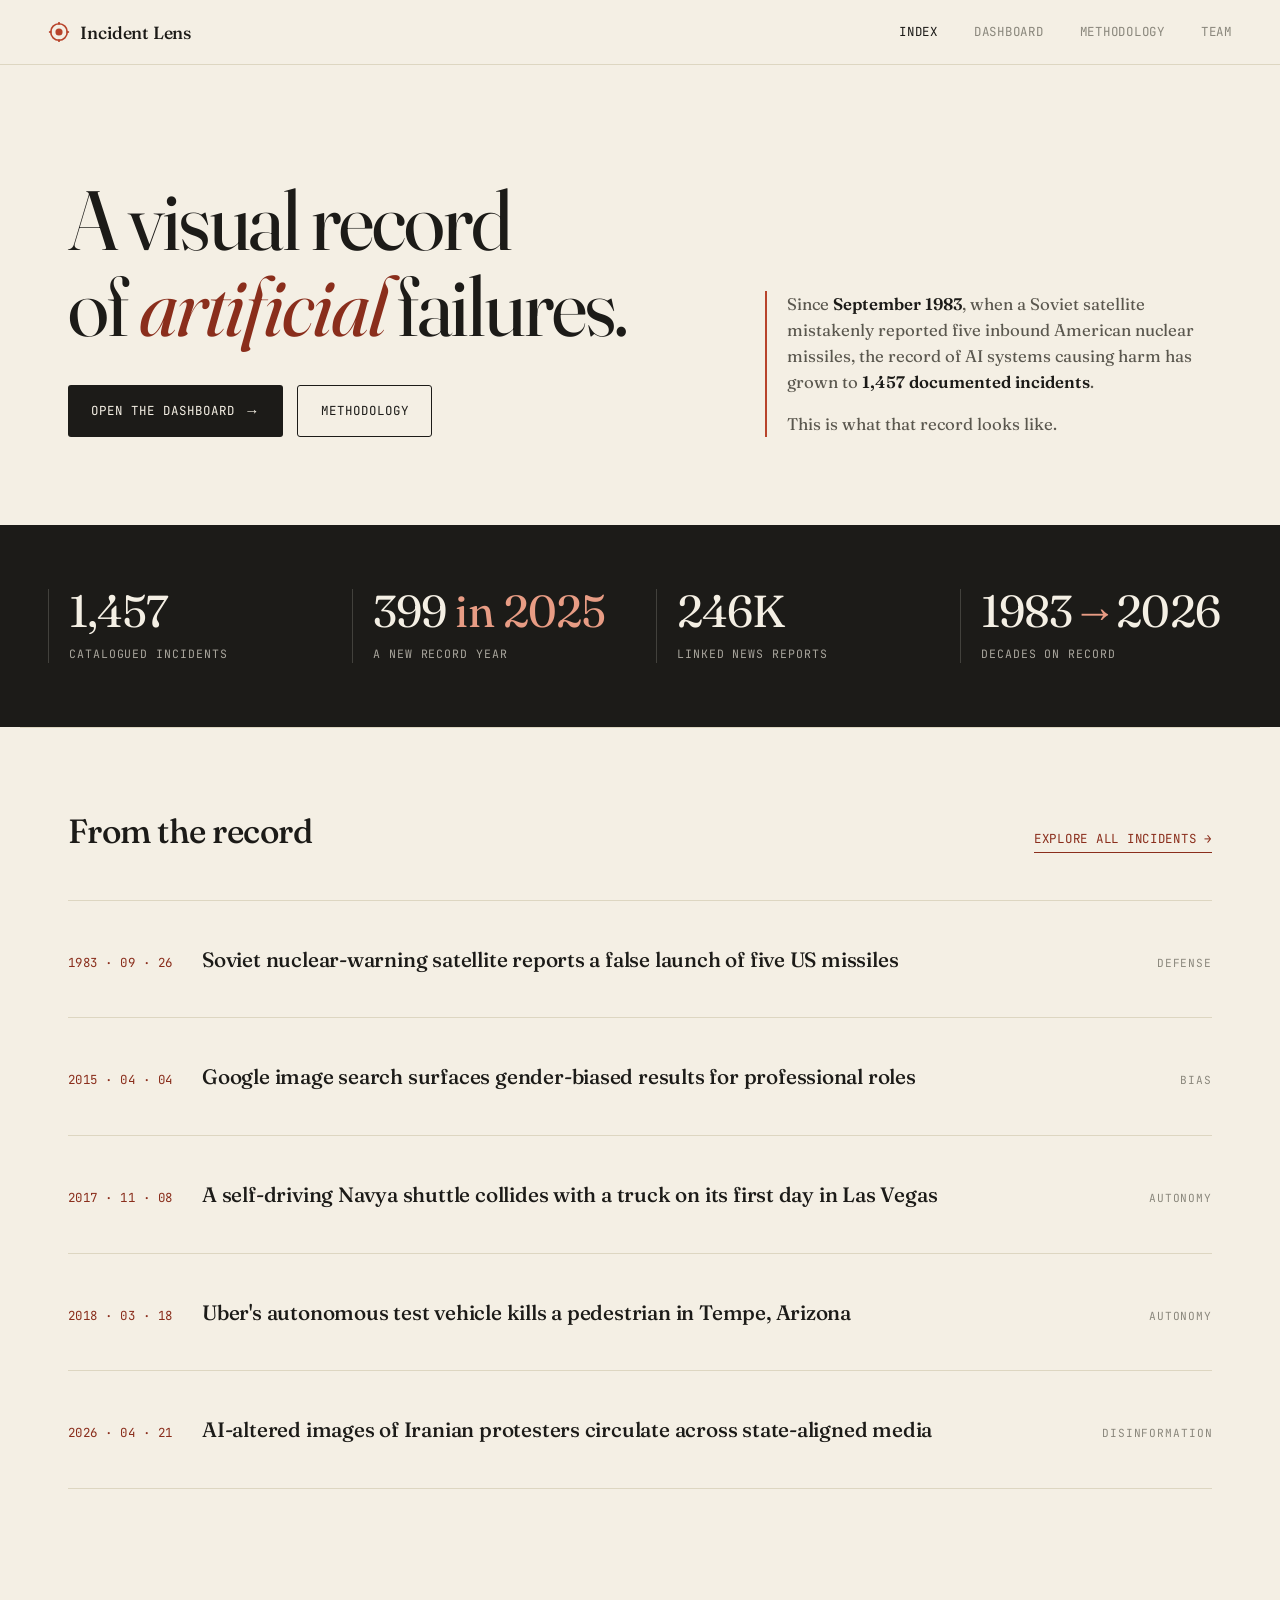
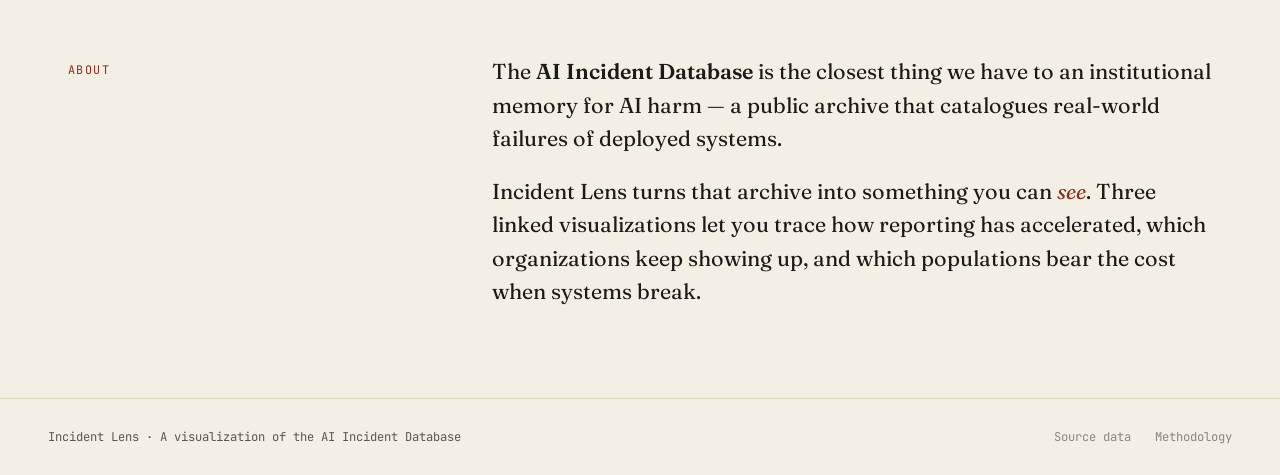
==== index.html @ 4a67d2ec "Initial commit: Incident Lens dashboard with two working visualizations" ====
<!DOCTYPE html>
<html lang="en">
<head>
  <meta charset="UTF-8" />
  <meta name="viewport" content="width=device-width, initial-scale=1.0" />
  <title>Incident Lens — A visual record of AI failures</title>
  <meta name="description" content="An interactive visualization of 1,457 documented AI incidents, from 1983 to today." />
  <link rel="preconnect" href="https://fonts.googleapis.com" />
  <link rel="preconnect" href="https://fonts.gstatic.com" crossorigin />
  <link href="https://fonts.googleapis.com/css2?family=Fraunces:ital,opsz,wght@0,9..144,400;0,9..144,500;0,9..144,600;1,9..144,400&family=JetBrains+Mono:wght@400;500&family=Inter:wght@400;500;600&display=swap" rel="stylesheet" />
  <link rel="stylesheet" href="css/main.css" />
</head>
<body>

  <header class="nav">
    <a href="index.html" class="nav__brand">
      <svg class="nav__mark" viewBox="0 0 24 24" xmlns="http://www.w3.org/2000/svg" fill="none" stroke="#b8442b" stroke-width="1.8">
        <circle cx="12" cy="12" r="9" />
        <circle cx="12" cy="12" r="3" fill="#b8442b" />
        <line x1="12" y1="1" x2="12" y2="4" />
        <line x1="12" y1="20" x2="12" y2="23" />
        <line x1="1" y1="12" x2="4" y2="12" />
        <line x1="20" y1="12" x2="23" y2="12" />
      </svg>
      <span>Incident Lens</span>
    </a>
    <nav class="nav__links">
      <a href="index.html" class="is-active">Index</a>
      <a href="pages/dashboard.html">Dashboard</a>
      <a href="pages/methodology.html">Methodology</a>
      <a href="pages/team.html">Team</a>
    </nav>
  </header>

  <section class="hero">
    <div>
      <h1 class="hero__title">
        A visual record<br/>
        of <em>artificial</em> failures.
      </h1>
      <div class="hero__cta">
        <a href="pages/dashboard.html" class="btn btn--primary">
          Open the dashboard <span class="btn__arrow">→</span>
        </a>
        <a href="pages/methodology.html" class="btn btn--ghost">Methodology</a>
      </div>
    </div>
    <aside class="hero__aside">
      <p>
        Since <strong>September 1983</strong>, when a Soviet satellite mistakenly
        reported five inbound American nuclear missiles, the record of AI systems
        causing harm has grown to <strong>1,457 documented incidents</strong>.
      </p>
      <p>
        This is what that record looks like.
      </p>
    </aside>
  </section>

  <section class="statband">
    <div class="statband__inner">
      <div class="statband__item">
        <div class="statband__num">1,457</div>
        <div class="statband__label">Catalogued incidents</div>
      </div>
      <div class="statband__item">
        <div class="statband__num">399 <em>in 2025</em></div>
        <div class="statband__label">A new record year</div>
      </div>
      <div class="statband__item">
        <div class="statband__num">246K</div>
        <div class="statband__label">Linked news reports</div>
      </div>
      <div class="statband__item">
        <div class="statband__num">1983<em>→</em>2026</div>
        <div class="statband__label">Decades on record</div>
      </div>
    </div>
  </section>

  <section class="featured">
    <div class="featured__head">
      <h2>From the record</h2>
      <a href="pages/dashboard.html">Explore all incidents →</a>
    </div>
    <div class="featured__list">

      <article class="incident-row">
        <span class="incident-row__date">1983 · 09 · 26</span>
        <h3 class="incident-row__title">Soviet nuclear-warning satellite reports a false launch of five US missiles</h3>
        <span class="incident-row__tag">Defense</span>
      </article>

      <article class="incident-row">
        <span class="incident-row__date">2015 · 04 · 04</span>
        <h3 class="incident-row__title">Google image search surfaces gender-biased results for professional roles</h3>
        <span class="incident-row__tag">Bias</span>
      </article>

      <article class="incident-row">
        <span class="incident-row__date">2017 · 11 · 08</span>
        <h3 class="incident-row__title">A self-driving Navya shuttle collides with a truck on its first day in Las Vegas</h3>
        <span class="incident-row__tag">Autonomy</span>
      </article>

      <article class="incident-row">
        <span class="incident-row__date">2018 · 03 · 18</span>
        <h3 class="incident-row__title">Uber's autonomous test vehicle kills a pedestrian in Tempe, Arizona</h3>
        <span class="incident-row__tag">Autonomy</span>
      </article>

      <article class="incident-row">
        <span class="incident-row__date">2026 · 04 · 21</span>
        <h3 class="incident-row__title">AI-altered images of Iranian protesters circulate across state-aligned media</h3>
        <span class="incident-row__tag">Disinformation</span>
      </article>

    </div>
  </section>

  <section class="editorial">
    <div>
      <span class="editorial__label">About</span>
    </div>
    <div class="editorial__body">
      <p>
        The <strong>AI Incident Database</strong> is the closest thing we have to an
        institutional memory for AI harm — a public archive that catalogues real-world
        failures of deployed systems.
      </p>
      <p>
        Incident Lens turns that archive into something you can <em>see</em>. Three
        linked visualizations let you trace how reporting has accelerated, which
        organizations keep showing up, and which populations bear the cost when
        systems break.
      </p>
    </div>
  </section>

  <footer class="footer">
    <div class="footer__brand">Incident Lens · A visualization of the AI Incident Database</div>
    <div class="footer__links">
      <a href="https://incidentdatabase.ai/" target="_blank" rel="noopener">Source data</a>
      <a href="pages/methodology.html">Methodology</a>
    </div>
  </footer>

</body>
</html>
---- css/main.css ----
/* ===================================================================
   Incident Lens
   =================================================================== */

:root {
  --ink: #1c1b18;
  --ink-soft: #5a574e;
  --ink-mute: #8a877c;
  --paper: #f4efe4;
  --paper-warm: #ebe5d4;
  --paper-edge: #ddd6c1;
  --rule: #cbc4ad;
  --accent: #b8442b;
  --accent-deep: #8a2e1c;

  --font-display: 'Fraunces', 'Times New Roman', serif;
  --font-body: 'Inter', system-ui, sans-serif;
  --font-mono: 'JetBrains Mono', ui-monospace, monospace;

  --gutter: clamp(1.25rem, 4vw, 3rem);
  --max-width: 1240px;
  --radius: 3px;
}

*, *::before, *::after { box-sizing: border-box; }
html { -webkit-text-size-adjust: 100%; }
body {
  margin: 0;
  font-family: var(--font-body);
  font-size: 16px;
  line-height: 1.65;
  color: var(--ink);
  background: var(--paper);
  -webkit-font-smoothing: antialiased;
}
a { color: inherit; text-decoration: none; }
img, svg { display: block; max-width: 100%; }
button { font: inherit; cursor: pointer; }
::selection { background: var(--accent); color: var(--paper); }

/* ---------- Nav ---------- */
.nav {
  display: flex;
  justify-content: space-between;
  align-items: center;
  padding: 1.1rem var(--gutter);
  background: var(--paper);
  position: sticky;
  top: 0;
  z-index: 100;
  border-bottom: 1px solid var(--paper-edge);
}
.nav__brand {
  display: flex;
  align-items: center;
  gap: 0.65rem;
  font-family: var(--font-display);
  font-weight: 500;
  font-size: 1.1rem;
  letter-spacing: -0.01em;
}
.nav__mark { width: 22px; height: 22px; display: block; }
.nav__links {
  display: flex;
  gap: 2.25rem;
  font-family: var(--font-mono);
  font-size: 0.78rem;
  text-transform: uppercase;
  letter-spacing: 0.06em;
}
.nav__links a {
  color: var(--ink-mute);
  transition: color 0.15s;
}
.nav__links a:hover, .nav__links a.is-active { color: var(--ink); }

/* ---------- Hero ---------- */
.hero {
  padding: clamp(3.5rem, 9vw, 7rem) var(--gutter) clamp(3rem, 7vw, 5.5rem);
  max-width: var(--max-width);
  margin: 0 auto;
  display: grid;
  grid-template-columns: 1fr;
  gap: 3rem;
}
@media (min-width: 880px) {
  .hero { grid-template-columns: 7fr 5fr; gap: 4.5rem; align-items: end; }
}
.hero__title {
  font-family: var(--font-display);
  font-weight: 400;
  font-size: clamp(2.4rem, 7vw, 5.25rem);
  line-height: 1.02;
  letter-spacing: -0.025em;
  margin: 0;
  font-variation-settings: "opsz" 144;
}
.hero__title em {
  font-style: italic;
  color: var(--accent-deep);
  font-weight: 400;
}
.hero__aside {
  font-family: var(--font-display);
  font-size: 1.05rem;
  line-height: 1.55;
  color: var(--ink-soft);
  padding-left: 1.25rem;
  border-left: 2px solid var(--accent);
  max-width: 32em;
}
.hero__aside p { margin: 0 0 1rem; }
.hero__aside p:last-child { margin: 0; }
.hero__aside strong { color: var(--ink); font-weight: 600; }

.hero__cta {
  display: flex;
  gap: 0.9rem;
  flex-wrap: wrap;
  margin-top: 2.25rem;
}

.btn {
  display: inline-flex;
  align-items: center;
  gap: 0.5rem;
  padding: 0.8rem 1.4rem;
  font-family: var(--font-mono);
  font-size: 0.78rem;
  text-transform: uppercase;
  letter-spacing: 0.08em;
  border-radius: var(--radius);
  transition: all 0.18s;
  border: 1px solid transparent;
}
.btn--primary { background: var(--ink); color: var(--paper); }
.btn--primary:hover { background: var(--accent-deep); }
.btn--ghost { background: transparent; border-color: var(--ink); color: var(--ink); }
.btn--ghost:hover { background: var(--ink); color: var(--paper); }
.btn__arrow { font-family: var(--font-display); font-style: italic; font-size: 0.95rem; }

/* ---------- Featured incidents ---------- */
.featured {
  padding: clamp(3rem, 6vw, 5rem) var(--gutter);
  max-width: var(--max-width);
  margin: 0 auto;
  border-top: 1px solid var(--paper-edge);
}
.featured__head {
  display: flex;
  justify-content: space-between;
  align-items: baseline;
  flex-wrap: wrap;
  gap: 1rem;
  margin-bottom: 2.5rem;
}
.featured__head h2 {
  font-family: var(--font-display);
  font-weight: 500;
  font-size: clamp(1.5rem, 3vw, 2.1rem);
  letter-spacing: -0.015em;
  margin: 0;
}
.featured__head a {
  font-family: var(--font-mono);
  font-size: 0.78rem;
  text-transform: uppercase;
  letter-spacing: 0.06em;
  color: var(--accent-deep);
  border-bottom: 1px solid currentColor;
  padding-bottom: 2px;
}
.incident-row {
  display: grid;
  grid-template-columns: 110px 1fr 110px;
  gap: 1.5rem;
  padding: 1.5rem 0;
  border-top: 1px solid var(--paper-edge);
  align-items: baseline;
}
.incident-row:last-child { border-bottom: 1px solid var(--paper-edge); }
.incident-row__date {
  font-family: var(--font-mono);
  font-size: 0.78rem;
  color: var(--accent-deep);
  letter-spacing: 0.04em;
}
.incident-row__title {
  font-family: var(--font-display);
  font-size: clamp(1.05rem, 2vw, 1.3rem);
  font-weight: 500;
  line-height: 1.3;
  letter-spacing: -0.01em;
}
.incident-row__tag {
  font-family: var(--font-mono);
  font-size: 0.7rem;
  text-transform: uppercase;
  letter-spacing: 0.08em;
  color: var(--ink-mute);
  text-align: right;
}
@media (max-width: 640px) {
  .incident-row { grid-template-columns: 1fr; gap: 0.3rem; }
  .incident-row__tag { text-align: left; }
}

/* ---------- Stats band (dark) ---------- */
.statband {
  background: var(--ink);
  color: var(--paper);
  padding: clamp(2.5rem, 5vw, 4rem) var(--gutter);
}
.statband__inner {
  max-width: var(--max-width);
  margin: 0 auto;
  display: grid;
  grid-template-columns: repeat(auto-fit, minmax(190px, 1fr));
  gap: 2rem;
}
.statband__item {
  border-left: 1px solid rgba(244, 239, 228, 0.18);
  padding-left: 1.25rem;
}
.statband__num {
  font-family: var(--font-display);
  font-size: clamp(2rem, 4vw, 2.8rem);
  font-weight: 400;
  line-height: 1;
  letter-spacing: -0.02em;
}
.statband__num em {
  font-style: normal;
  color: #e89c84;
}
.statband__label {
  font-family: var(--font-mono);
  font-size: 0.72rem;
  text-transform: uppercase;
  letter-spacing: 0.08em;
  color: rgba(244, 239, 228, 0.65);
  margin-top: 0.6rem;
}

/* ---------- Editorial section ---------- */
.editorial {
  max-width: var(--max-width);
  margin: 0 auto;
  padding: clamp(3rem, 7vw, 6rem) var(--gutter);
  display: grid;
  grid-template-columns: 1fr;
  gap: 2.5rem;
}
@media (min-width: 860px) {
  .editorial { grid-template-columns: 1fr 2fr; gap: 4rem; }
}
.editorial__label {
  font-family: var(--font-mono);
  font-size: 0.74rem;
  text-transform: uppercase;
  letter-spacing: 0.12em;
  color: var(--accent-deep);
}
.editorial__body {
  font-family: var(--font-display);
  font-size: clamp(1.15rem, 1.8vw, 1.35rem);
  line-height: 1.55;
  color: var(--ink);
  max-width: 36em;
}
.editorial__body p { margin: 0 0 1.2rem; }
.editorial__body p:last-child { margin: 0; }
.editorial__body em { color: var(--accent-deep); font-style: italic; }
.editorial__body strong { font-weight: 600; }

/* ---------- Footer ---------- */
.footer {
  display: flex;
  justify-content: space-between;
  align-items: center;
  flex-wrap: wrap;
  gap: 1rem;
  padding: 1.75rem var(--gutter);
  font-family: var(--font-mono);
  font-size: 0.76rem;
  color: var(--ink-mute);
  border-top: 1px solid var(--paper-edge);
}
.footer__brand { color: var(--ink-soft); }
.footer__links { display: flex; gap: 1.5rem; }
.footer__links a:hover { color: var(--accent); }

/* ===================================================================
   Dashboard
   =================================================================== */
.dash-header {
  padding: clamp(2.5rem, 5vw, 4rem) var(--gutter) 1.5rem;
  max-width: var(--max-width);
  margin: 0 auto;
}
.dash-header__label {
  font-family: var(--font-mono);
  font-size: 0.74rem;
  text-transform: uppercase;
  letter-spacing: 0.12em;
  color: var(--accent-deep);
}
.dash-header h1 {
  font-family: var(--font-display);
  font-weight: 400;
  font-size: clamp(2rem, 5vw, 3.4rem);
  letter-spacing: -0.02em;
  line-height: 1.05;
  margin: 0.6rem 0 1rem;
}
.dash-header__sub {
  font-family: var(--font-display);
  font-size: 1.1rem;
  line-height: 1.55;
  max-width: 38em;
  color: var(--ink-soft);
  margin: 0;
}

.filterbar {
  display: flex;
  flex-wrap: wrap;
  gap: 1rem 1.75rem;
  padding: 1.1rem var(--gutter);
  background: var(--paper-warm);
  border-top: 1px solid var(--paper-edge);
  border-bottom: 1px solid var(--paper-edge);
  position: sticky;
  top: 60px;
  z-index: 50;
}
.filterbar label {
  display: flex;
  flex-direction: column;
  gap: 0.3rem;
  font-family: var(--font-mono);
  font-size: 0.68rem;
  text-transform: uppercase;
  letter-spacing: 0.08em;
  color: var(--ink-mute);
}
.filterbar select, .filterbar input {
  font-family: var(--font-mono);
  font-size: 0.85rem;
  padding: 0.5rem 0.7rem;
  border: 1px solid var(--rule);
  background: var(--paper);
  border-radius: var(--radius);
  color: var(--ink);
  min-width: 180px;
}
.filterbar select:focus, .filterbar input:focus {
  outline: none; border-color: var(--accent);
}

.viz {
  padding: clamp(2rem, 5vw, 3.5rem) var(--gutter);
  max-width: var(--max-width);
  margin: 0 auto;
  border-bottom: 1px solid var(--paper-edge);
}
.viz__head {
  display: flex;
  justify-content: space-between;
  align-items: baseline;
  flex-wrap: wrap;
  gap: 1rem;
  margin-bottom: 1.25rem;
}
.viz__num {
  font-family: var(--font-mono);
  font-size: 0.72rem;
  color: var(--accent-deep);
  letter-spacing: 0.1em;
  display: block;
  margin-bottom: 0.4rem;
}
.viz__title {
  font-family: var(--font-display);
  font-size: clamp(1.5rem, 3vw, 2.1rem);
  font-weight: 500;
  letter-spacing: -0.015em;
  margin: 0;
  line-height: 1.15;
}
.viz__meta {
  font-family: var(--font-mono);
  font-size: 0.74rem;
  text-transform: uppercase;
  letter-spacing: 0.05em;
  color: var(--ink-mute);
}
.viz__chart {
  background: var(--paper);
  border: 1px solid var(--paper-edge);
  border-radius: var(--radius);
  padding: 1.5rem;
  min-height: 380px;
  position: relative;
}

/* D3 chart styling */
.tick text {
  font-family: var(--font-mono);
  font-size: 10px;
  fill: var(--ink-soft);
}
.tick line, .domain { stroke: var(--rule); }
.bar { fill: var(--accent); transition: fill 0.15s; }
.bar:hover { fill: var(--ink); }

.tooltip {
  position: absolute;
  pointer-events: none;
  background: var(--ink);
  color: var(--paper);
  padding: 0.5rem 0.75rem;
  border-radius: var(--radius);
  font-family: var(--font-mono);
  font-size: 0.78rem;
  opacity: 0;
  transition: opacity 0.12s;
  z-index: 200;
  max-width: 240px;
}
.tooltip.is-visible { opacity: 1; }
.tooltip strong { color: #e89c84; font-weight: 500; }

.loading {
  text-align: center;
  padding: 4rem;
  font-family: var(--font-mono);
  font-size: 0.85rem;
  color: var(--ink-mute);
}

/* In-progress notice (dashboard) */
.in-progress {
  max-width: var(--max-width);
  margin: 0 auto;
  padding: 2rem var(--gutter) 3rem;
  font-family: var(--font-mono);
  font-size: 0.78rem;
  color: var(--ink-mute);
  letter-spacing: 0.04em;
  text-align: center;
  border-bottom: 1px solid var(--paper-edge);
}
.in-progress span { color: var(--accent-deep); }

/* ===================================================================
   Team page
   =================================================================== */
.page-header {
  padding: clamp(2.5rem, 5vw, 4rem) var(--gutter) 1.5rem;
  max-width: var(--max-width);
  margin: 0 auto;
}
.page-header__label {
  font-family: var(--font-mono);
  font-size: 0.74rem;
  text-transform: uppercase;
  letter-spacing: 0.12em;
  color: var(--accent-deep);
}
.page-header h1 {
  font-family: var(--font-display);
  font-weight: 400;
  font-size: clamp(2rem, 5vw, 3.4rem);
  letter-spacing: -0.02em;
  line-height: 1.05;
  margin: 0.6rem 0 1rem;
}

.team-wrap {
  max-width: var(--max-width);
  margin: 0 auto;
  padding: 1rem var(--gutter) clamp(3rem, 6vw, 5rem);
}
.team-roster {
  display: grid;
  grid-template-columns: 1fr;
}
.roster-row {
  display: grid;
  grid-template-columns: 84px 1fr auto;
  gap: 1.75rem;
  padding: 1.5rem 0;
  border-top: 1px solid var(--paper-edge);
  align-items: center;
}
.roster-row:last-child { border-bottom: 1px solid var(--paper-edge); }
.roster-row__photo {
  width: 64px;
  height: 64px;
  border-radius: 50%;
  object-fit: cover;
  filter: grayscale(15%);
  transition: filter 0.3s, transform 0.3s;
  border: 1px solid var(--paper-edge);
}
.roster-row:hover .roster-row__photo {
  filter: grayscale(0);
  transform: scale(1.04);
}
.roster-row__name {
  font-family: var(--font-display);
  font-size: clamp(1.3rem, 2.5vw, 1.7rem);
  font-weight: 500;
  letter-spacing: -0.015em;
  line-height: 1.2;
}
.roster-row__email {
  font-family: var(--font-mono);
  font-size: 0.82rem;
  color: var(--ink-soft);
  transition: color 0.15s;
}
.roster-row__email:hover { color: var(--accent); }
@media (max-width: 640px) {
  .roster-row { grid-template-columns: 56px 1fr; gap: 1rem; }
  .roster-row__photo { width: 48px; height: 48px; }
  .roster-row__email { grid-column: 2; font-size: 0.76rem; }
}

.course-info {
  margin-top: clamp(2.5rem, 5vw, 4rem);
  padding: 1.75rem 2rem;
  background: var(--paper-warm);
  border-left: 3px solid var(--accent);
  border-radius: 0 var(--radius) var(--radius) 0;
  max-width: 42em;
  display: flex;
  align-items: center;
  gap: 1.25rem;
}
.course-info__photo {
  width: 56px;
  height: 56px;
  border-radius: 50%;
  object-fit: cover;
  border: 1px solid var(--paper-edge);
  flex-shrink: 0;
  filter: grayscale(20%);
}
.course-info__label {
  font-family: var(--font-mono);
  font-size: 0.72rem;
  text-transform: uppercase;
  letter-spacing: 0.1em;
  color: var(--accent-deep);
  margin-bottom: 0.5rem;
}
.course-info__body {
  font-family: var(--font-display);
  font-size: 1.02rem;
  line-height: 1.55;
  color: var(--ink);
}
.course-info__body strong { font-weight: 600; }
@media (max-width: 540px) {
  .course-info { flex-direction: column; align-items: flex-start; }
}

/* ===================================================================
   Methodology page
   =================================================================== */
.method-wrap {
  max-width: 760px;
  margin: 0 auto;
  padding: 0 var(--gutter) clamp(3rem, 6vw, 5rem);
}
.method-section {
  padding: 2.5rem 0;
  border-top: 1px solid var(--paper-edge);
}
.method-section:last-child { border-bottom: 1px solid var(--paper-edge); }
.method-section__label {
  font-family: var(--font-mono);
  font-size: 0.72rem;
  text-transform: uppercase;
  letter-spacing: 0.1em;
  color: var(--accent-deep);
  margin-bottom: 0.75rem;
}
.method-section h2 {
  font-family: var(--font-display);
  font-weight: 500;
  font-size: clamp(1.4rem, 2.5vw, 1.9rem);
  letter-spacing: -0.015em;
  margin: 0 0 1.25rem;
  line-height: 1.2;
}
.method-section p {
  font-size: 1.02rem;
  line-height: 1.7;
  color: var(--ink);
  margin: 0 0 1rem;
  max-width: 36em;
}
.method-section p:last-child { margin: 0; }
.method-section ul {
  font-size: 1.02rem;
  line-height: 1.7;
  padding-left: 1.25rem;
  margin: 0 0 1rem;
  max-width: 36em;
}
.method-section li { margin-bottom: 0.5rem; }

/* ===================================================================
   Mobile
   =================================================================== */
@media (max-width: 720px) {
  .nav__links { gap: 1.25rem; font-size: 0.7rem; }
  .filterbar { top: 56px; }
}
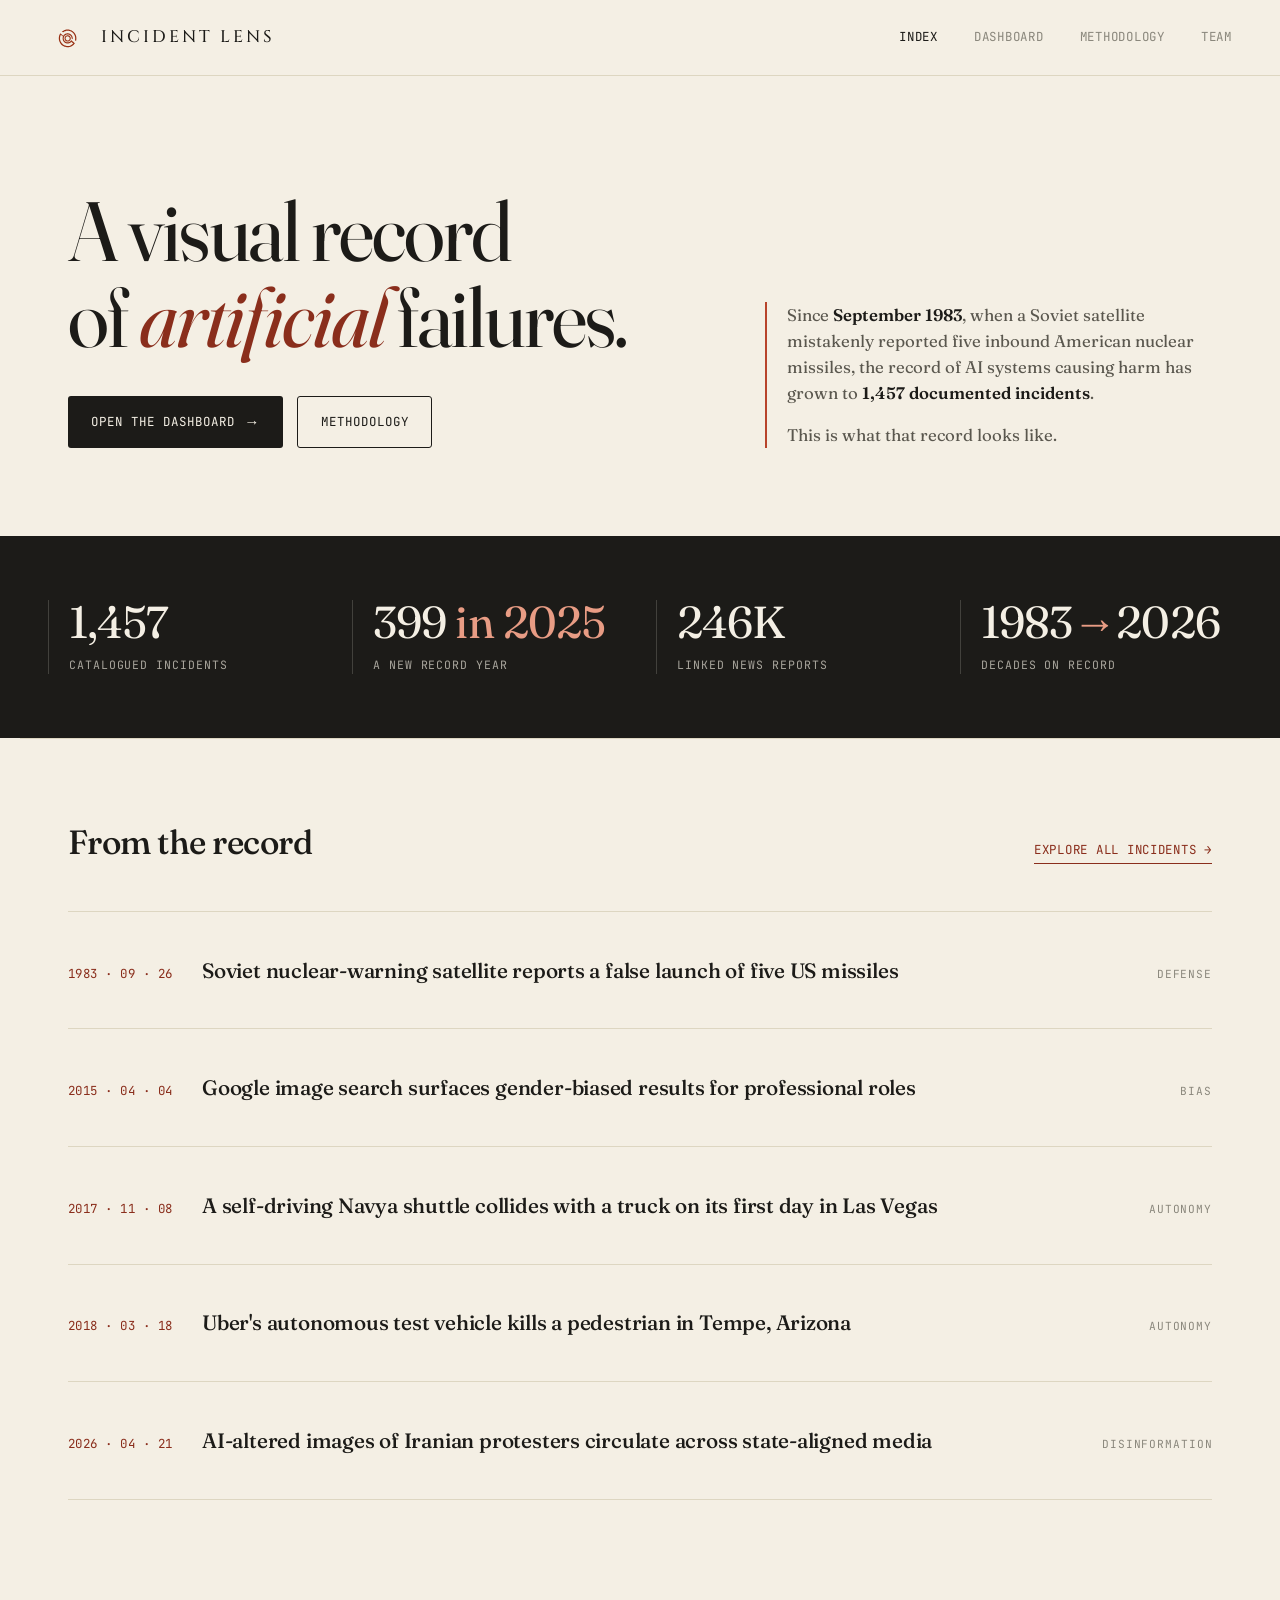
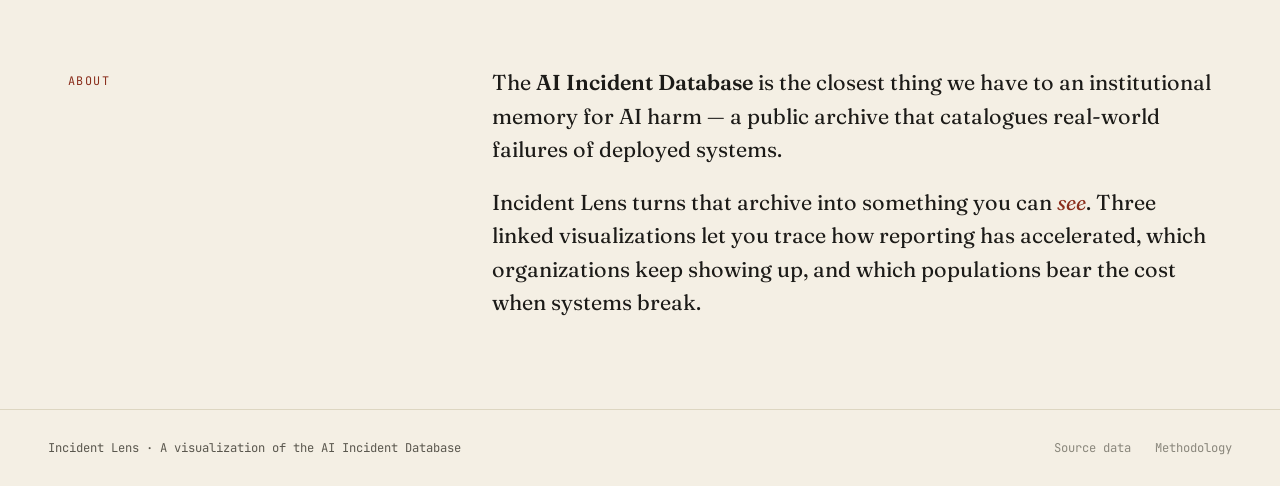
==== commit 0fff5d96: "Add logo + INCIDENT LENS wordmark" ====
--- a/index.html
+++ b/index.html
@@ -7,22 +7,15 @@
   <meta name="description" content="An interactive visualization of 1,457 documented AI incidents, from 1983 to today." />
   <link rel="preconnect" href="https://fonts.googleapis.com" />
   <link rel="preconnect" href="https://fonts.gstatic.com" crossorigin />
-  <link href="https://fonts.googleapis.com/css2?family=Fraunces:ital,opsz,wght@0,9..144,400;0,9..144,500;0,9..144,600;1,9..144,400&family=JetBrains+Mono:wght@400;500&family=Inter:wght@400;500;600&display=swap" rel="stylesheet" />
+  <link href="https://fonts.googleapis.com/css2?family=Fraunces:ital,opsz,wght@0,9..144,400;0,9..144,500;0,9..144,600;1,9..144,400&family=JetBrains+Mono:wght@400;500&family=Inter:wght@400;500;600&family=Cinzel:wght@500;600;700&display=swap" rel="stylesheet" />
   <link rel="stylesheet" href="css/main.css" />
 </head>
 <body>
 
   <header class="nav">
     <a href="index.html" class="nav__brand">
-      <svg class="nav__mark" viewBox="0 0 24 24" xmlns="http://www.w3.org/2000/svg" fill="none" stroke="#b8442b" stroke-width="1.8">
-        <circle cx="12" cy="12" r="9" />
-        <circle cx="12" cy="12" r="3" fill="#b8442b" />
-        <line x1="12" y1="1" x2="12" y2="4" />
-        <line x1="12" y1="20" x2="12" y2="23" />
-        <line x1="1" y1="12" x2="4" y2="12" />
-        <line x1="20" y1="12" x2="23" y2="12" />
-      </svg>
-      <span>Incident Lens</span>
+      <img class="nav__mark" src="assets/logo/incident-lens-logo.svg" alt="Incident Lens" />
+      <span>INCIDENT LENS</span>
     </a>
     <nav class="nav__links">
       <a href="index.html" class="is-active">Index</a>
--- a/css/main.css
+++ b/css/main.css
@@ -344,7 +344,8 @@
   letter-spacing: 0.08em;
   color: var(--ink-mute);
 }
-.filterbar select, .filterbar input {
+.filterbar select,
+.filterbar input:not(.year-range) {
   font-family: var(--font-mono);
   font-size: 0.85rem;
   padding: 0.5rem 0.7rem;
@@ -354,8 +355,188 @@
   color: var(--ink);
   min-width: 180px;
 }
-.filterbar select:focus, .filterbar input:focus {
+.filterbar select:focus,
+.filterbar input:not(.year-range):focus {
   outline: none; border-color: var(--accent);
+}
+
+.filterbar__years {
+  display: flex;
+  align-items: center;
+  gap: 0.75rem;
+  flex: 1 1 360px;
+  min-width: 280px;
+  max-width: 560px;
+}
+.year-range-control {
+  display: flex;
+  align-items: center;
+  gap: 0.65rem 0.85rem;
+  flex: 1;
+  min-width: 0;
+}
+.year-range__title {
+  font-family: var(--font-display);
+  font-size: 1.05rem;
+  font-weight: 600;
+  letter-spacing: 0.02em;
+  color: var(--ink);
+  flex-shrink: 0;
+}
+.year-range__value {
+  font-family: var(--font-mono);
+  font-size: 0.9rem;
+  font-weight: 500;
+  color: var(--ink);
+  min-width: 2.75rem;
+  text-align: center;
+  flex-shrink: 0;
+  letter-spacing: 0.02em;
+}
+.year-range__sep {
+  font-family: var(--font-display);
+  font-size: 1.1rem;
+  color: var(--ink);
+  flex-shrink: 0;
+  line-height: 1;
+  user-select: none;
+}
+.year-range {
+  --pct: 0%;
+  flex: 1 1 88px;
+  min-width: 80px;
+  max-width: 132px;
+  height: 32px;
+  margin: 0;
+  padding: 0;
+  position: relative;
+  z-index: 2;
+  -webkit-appearance: none;
+  appearance: none;
+  background: transparent;
+  cursor: pointer;
+  touch-action: none;
+}
+.year-range:focus {
+  outline: none;
+}
+.year-range:focus-visible::-webkit-slider-thumb {
+  box-shadow: 0 0 0 2px var(--paper), 0 0 0 4px var(--accent);
+}
+.year-range::-webkit-slider-runnable-track {
+  height: 5px;
+  border-radius: var(--radius);
+  background: linear-gradient(
+    to right,
+    var(--accent) 0%,
+    var(--accent) var(--pct),
+    var(--rule) var(--pct),
+    var(--rule) 100%
+  );
+}
+.year-range::-webkit-slider-thumb {
+  -webkit-appearance: none;
+  width: 14px;
+  height: 14px;
+  margin-top: -4.5px;
+  border-radius: 50%;
+  background: var(--accent);
+  border: 2px solid var(--paper);
+  box-shadow: 0 1px 2px rgba(28, 27, 24, 0.18);
+}
+.year-range::-moz-range-track {
+  height: 5px;
+  border-radius: var(--radius);
+  background: var(--rule);
+}
+.year-range::-moz-range-progress {
+  height: 5px;
+  border-radius: var(--radius) 0 0 var(--radius);
+  background: var(--accent);
+}
+.year-range::-moz-range-thumb {
+  width: 14px;
+  height: 14px;
+  border: 2px solid var(--paper);
+  border-radius: 50%;
+  background: var(--accent);
+  box-shadow: 0 1px 2px rgba(28, 27, 24, 0.18);
+}
+.year-reset-btn {
+  font-family: var(--font-mono);
+  font-size: 0.72rem;
+  padding: 0.35rem 0.6rem;
+  border: 1px solid var(--rule);
+  border-radius: 999px;
+  background: var(--paper);
+  color: var(--ink-mute);
+  cursor: pointer;
+  flex-shrink: 0;
+}
+.year-reset-btn:hover,
+.year-reset-btn.is-active {
+  border-color: var(--accent);
+  color: var(--ink);
+  background: color-mix(in srgb, var(--accent) 10%, var(--paper));
+}
+
+.filterbar__categories {
+  display: flex;
+  flex-direction: column;
+  gap: 0.35rem;
+  flex: 1 1 100%;
+  min-width: 0;
+}
+.filterbar__categories-label {
+  font-family: var(--font-mono);
+  font-size: 0.68rem;
+  text-transform: uppercase;
+  letter-spacing: 0.08em;
+  color: var(--ink-mute);
+}
+.filterbar__chips {
+  display: flex;
+  flex-wrap: wrap;
+  gap: 0.45rem;
+}
+.category-chip {
+  display: inline-flex;
+  align-items: center;
+  gap: 0.45rem;
+  font-family: var(--font-mono);
+  font-size: 0.78rem;
+  padding: 0.4rem 0.75rem 0.4rem 0.55rem;
+  border: 1px solid var(--rule);
+  border-radius: 999px;
+  background: var(--paper);
+  color: var(--ink);
+  cursor: pointer;
+  transition: border-color 0.15s, background 0.15s;
+}
+.category-chip__swatch {
+  width: 11px;
+  height: 11px;
+  border-radius: 2px;
+  flex-shrink: 0;
+  border: 1px solid color-mix(in srgb, var(--ink) 12%, transparent);
+}
+.category-chip__label {
+  line-height: 1.2;
+}
+.category-chip:hover {
+  border-color: var(--chip-color, var(--accent));
+}
+.category-chip.is-active {
+  border-color: var(--chip-color, var(--accent));
+  background: color-mix(in srgb, var(--chip-color, var(--accent)) 12%, var(--paper));
+  font-weight: 500;
+}
+.category-chip.is-active .category-chip__swatch {
+  box-shadow: 0 0 0 1px var(--paper);
+}
+.category-chip[data-category=""] {
+  --chip-color: var(--accent);
+  padding-left: 0.75rem;
 }
 
 .viz {
@@ -423,13 +604,61 @@
   border-radius: var(--radius);
   font-family: var(--font-mono);
   font-size: 0.78rem;
+  line-height: 1.55;
   opacity: 0;
   transition: opacity 0.12s;
   z-index: 200;
-  max-width: 240px;
+  width: max-content;
+  max-width: none;
 }
 .tooltip.is-visible { opacity: 1; }
-.tooltip strong { color: #e89c84; font-weight: 500; }
+.tooltip strong {
+  display: block;
+  color: #e89c84;
+  font-weight: 500;
+  margin-bottom: 0.25rem;
+}
+.tooltip__row {
+  display: flex;
+  flex-wrap: nowrap;
+  justify-content: space-between;
+  gap: 1.25rem;
+  white-space: nowrap;
+}
+.tooltip__row span:last-child {
+  font-weight: 500;
+  font-variant-numeric: tabular-nums;
+}
+.tooltip em {
+  display: block;
+  margin-top: 0.35rem;
+  font-style: italic;
+  opacity: 0.9;
+}
+.tooltip__cat {
+  white-space: nowrap;
+}
+.tooltip__cat strong {
+  display: block;
+  color: #e89c84;
+  font-weight: 500;
+  margin: 0.15rem 0 0;
+}
+.tooltip__cat em {
+  display: block;
+  margin-top: 0.15rem;
+}
+.tooltip__swatch {
+  display: inline-block;
+  width: 10px;
+  height: 10px;
+  border-radius: 2px;
+  margin-right: 0.35rem;
+  vertical-align: middle;
+}
+.stack-layer {
+  transition: fill-opacity 0.12s ease;
+}
 
 .loading {
   text-align: center;
@@ -620,3 +849,72 @@
   .nav__links { gap: 1.25rem; font-size: 0.7rem; }
   .filterbar { top: 56px; }
 }
+
+/* ===================================================================
+   VIZ 03 additions — map toggle + map chart container
+   Appended on the merge so Josephine's rules above stay untouched.
+   =================================================================== */
+
+.viz__chart--map {
+  padding: 0;
+  overflow: hidden;
+  position: relative;
+}
+
+.viz__hint {
+  margin: 0.85rem 0 0;
+  font-family: var(--font-mono);
+  font-size: 0.74rem;
+  letter-spacing: 0.02em;
+  color: var(--ink-mute);
+  line-height: 1.5;
+}
+.viz__hint strong { color: var(--ink-soft); font-weight: 500; }
+
+.map-toggle {
+  position: absolute;
+  top: 14px;
+  left: 14px;
+  display: inline-flex;
+  background: rgba(244, 239, 228, 0.92);
+  -webkit-backdrop-filter: blur(4px);
+  backdrop-filter: blur(4px);
+  border: 1px solid var(--rule);
+  border-radius: 999px;
+  padding: 3px;
+  z-index: 10;
+  box-shadow: 0 1px 4px rgba(28, 27, 24, 0.06);
+}
+.map-toggle__btn {
+  font-family: var(--font-mono);
+  font-size: 0.72rem;
+  text-transform: uppercase;
+  letter-spacing: 0.05em;
+  padding: 0.42rem 0.85rem;
+  border: none;
+  background: transparent;
+  color: var(--ink-soft);
+  border-radius: 999px;
+  cursor: pointer;
+  transition: background 0.15s, color 0.15s;
+}
+.map-toggle__btn:hover { color: var(--ink); }
+.map-toggle__btn.is-active {
+  background: var(--ink);
+  color: var(--paper);
+}
+
+/* === Logo + brand wordmark (Burberry-style) ================ */
+.nav__brand span {
+  font-family: 'Cinzel', 'Trajan Pro', Georgia, serif;
+  font-weight: 500;
+  letter-spacing: 0.18em;
+  font-size: 0.92rem;
+  text-transform: uppercase;
+  color: var(--ink);
+}
+.nav__mark { display: block; }
+
+.nav__mark { width: 40px !important; height: 40px !important; }
+.nav__brand { gap: 0.8rem; }
+.nav__brand span { font-size: 1.05rem; }
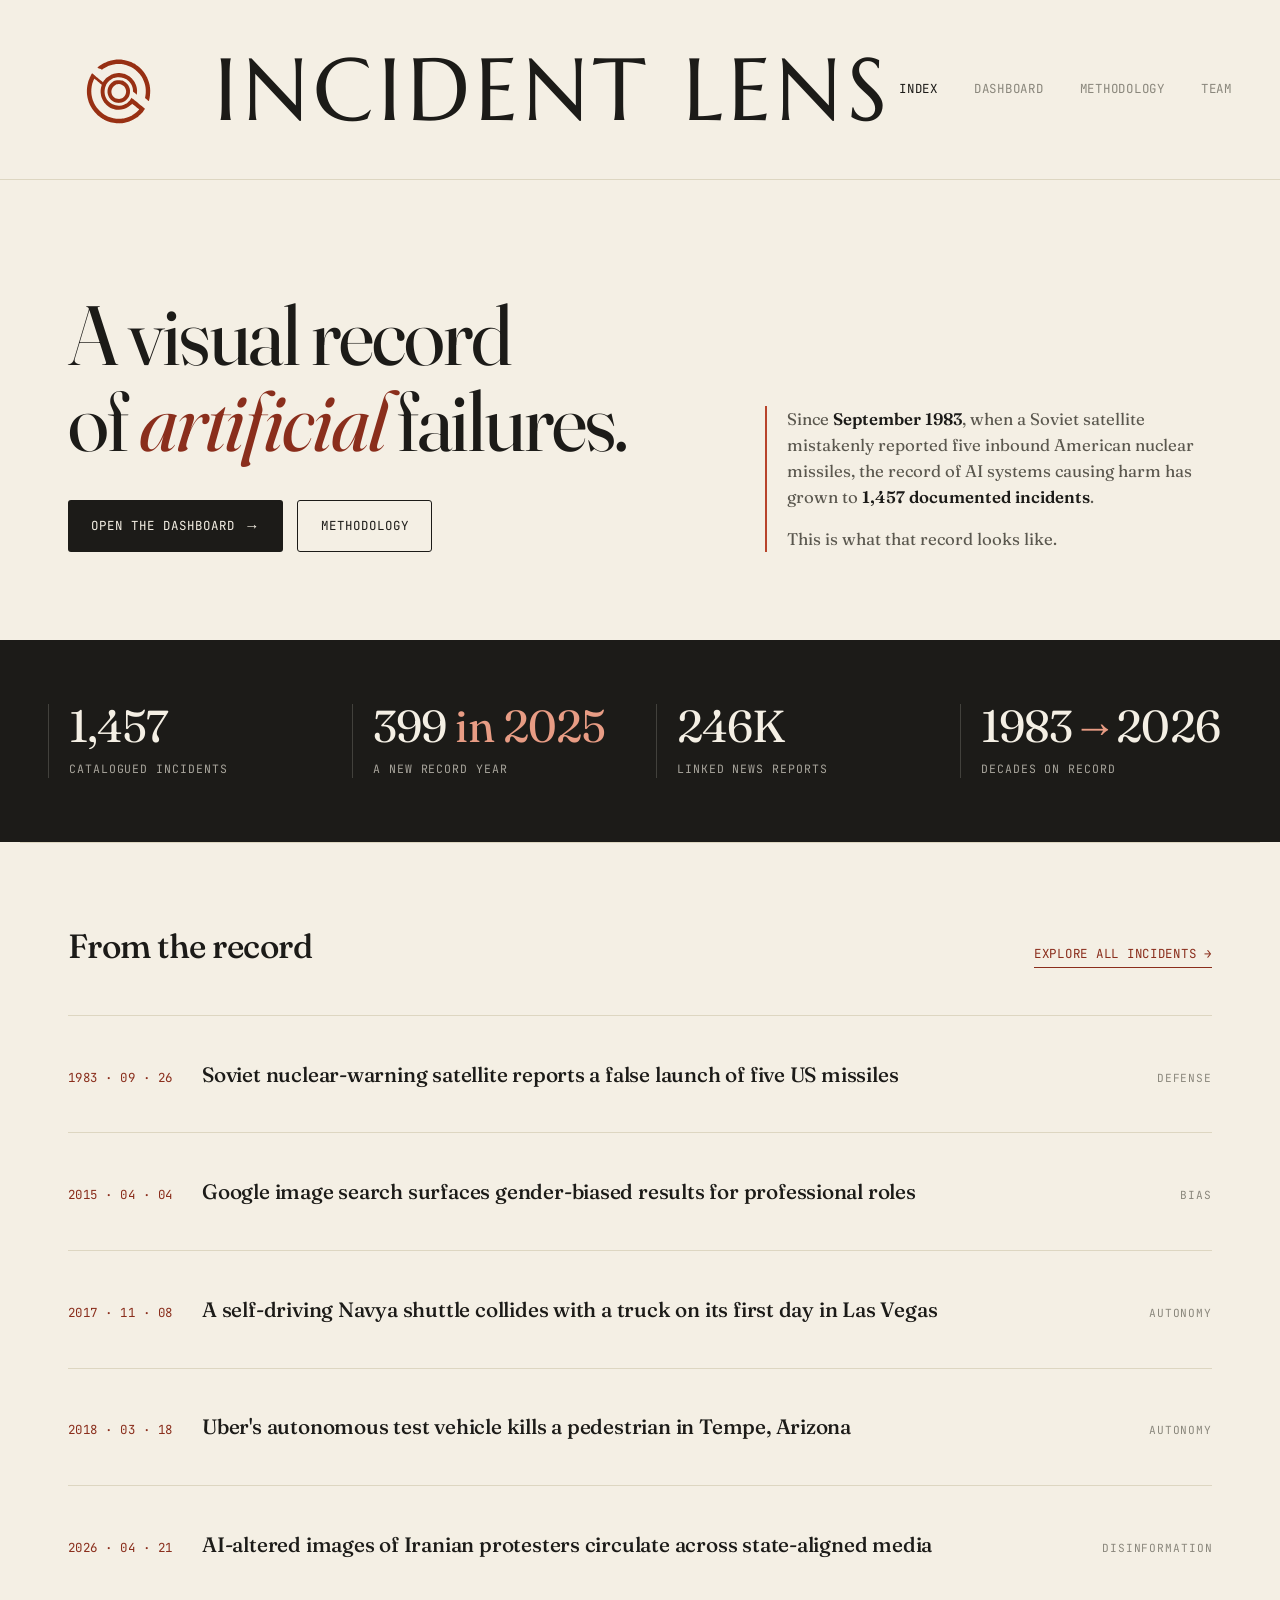
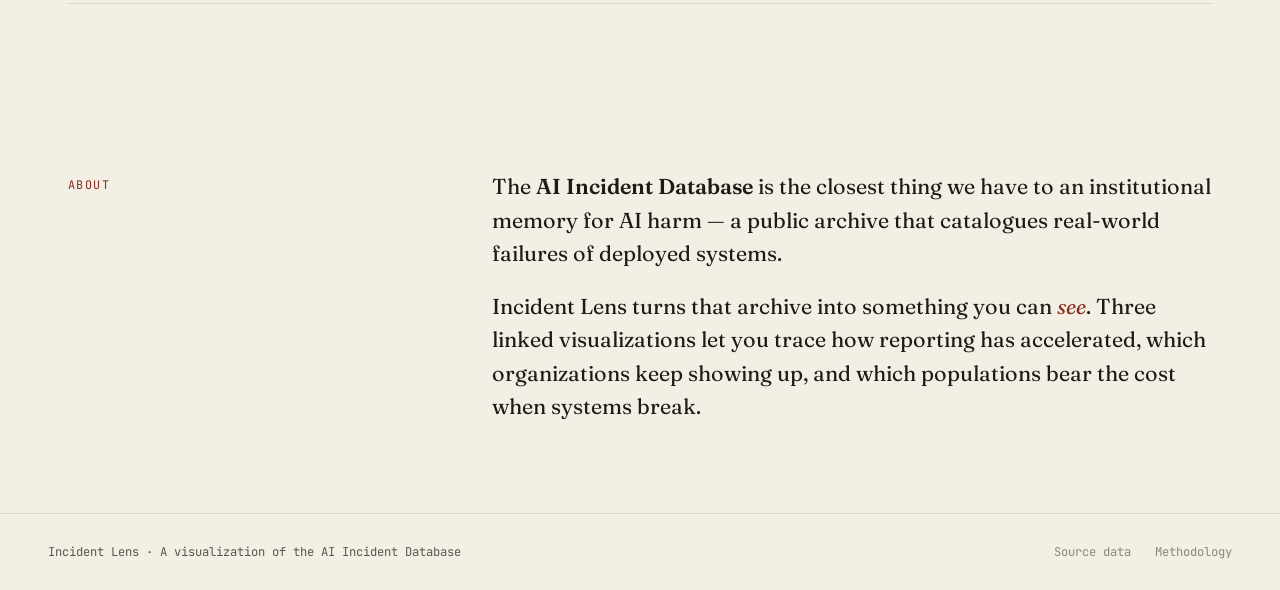
==== commit 7a0e365a: "Logo 144px + Marcellus wordmark + non-sticky nav/filter + cache-bust" ====
--- a/index.html
+++ b/index.html
@@ -7,8 +7,8 @@
   <meta name="description" content="An interactive visualization of 1,457 documented AI incidents, from 1983 to today." />
   <link rel="preconnect" href="https://fonts.googleapis.com" />
   <link rel="preconnect" href="https://fonts.gstatic.com" crossorigin />
-  <link href="https://fonts.googleapis.com/css2?family=Fraunces:ital,opsz,wght@0,9..144,400;0,9..144,500;0,9..144,600;1,9..144,400&family=JetBrains+Mono:wght@400;500&family=Inter:wght@400;500;600&family=Cinzel:wght@500;600;700&display=swap" rel="stylesheet" />
-  <link rel="stylesheet" href="css/main.css" />
+  <link href="https://fonts.googleapis.com/css2?family=Fraunces:ital,opsz,wght@0,9..144,400;0,9..144,500;0,9..144,600;1,9..144,400&family=JetBrains+Mono:wght@400;500&family=Inter:wght@400;500;600&family=Marcellus&display=swap" rel="stylesheet" />
+  <link rel="stylesheet" href="css/main.css?v=3" />
 </head>
 <body>
 
--- a/css/main.css
+++ b/css/main.css
@@ -918,3 +918,21 @@
 .nav__mark { width: 40px !important; height: 40px !important; }
 .nav__brand { gap: 0.8rem; }
 .nav__brand span { font-size: 1.05rem; }
+
+/* === Logo + wordmark final sizing (Marcellus, big) === */
+.nav__mark { width: 144px !important; height: 144px !important; }
+.nav__brand { gap: 1.4rem; }
+.nav__brand span {
+  font-family: 'Marcellus', serif !important;
+  font-size: 88px !important;
+  letter-spacing: 0.06em;
+  line-height: 1;
+}
+
+/* === Big nav scrolls away with the page (no longer sticky) === */
+.nav { position: static !important; top: auto !important; }
+.filterbar { top: 0 !important; }
+
+/* === Nothing sticky — everything scrolls normally === */
+.nav { position: static !important; }
+.filterbar { position: static !important; }
